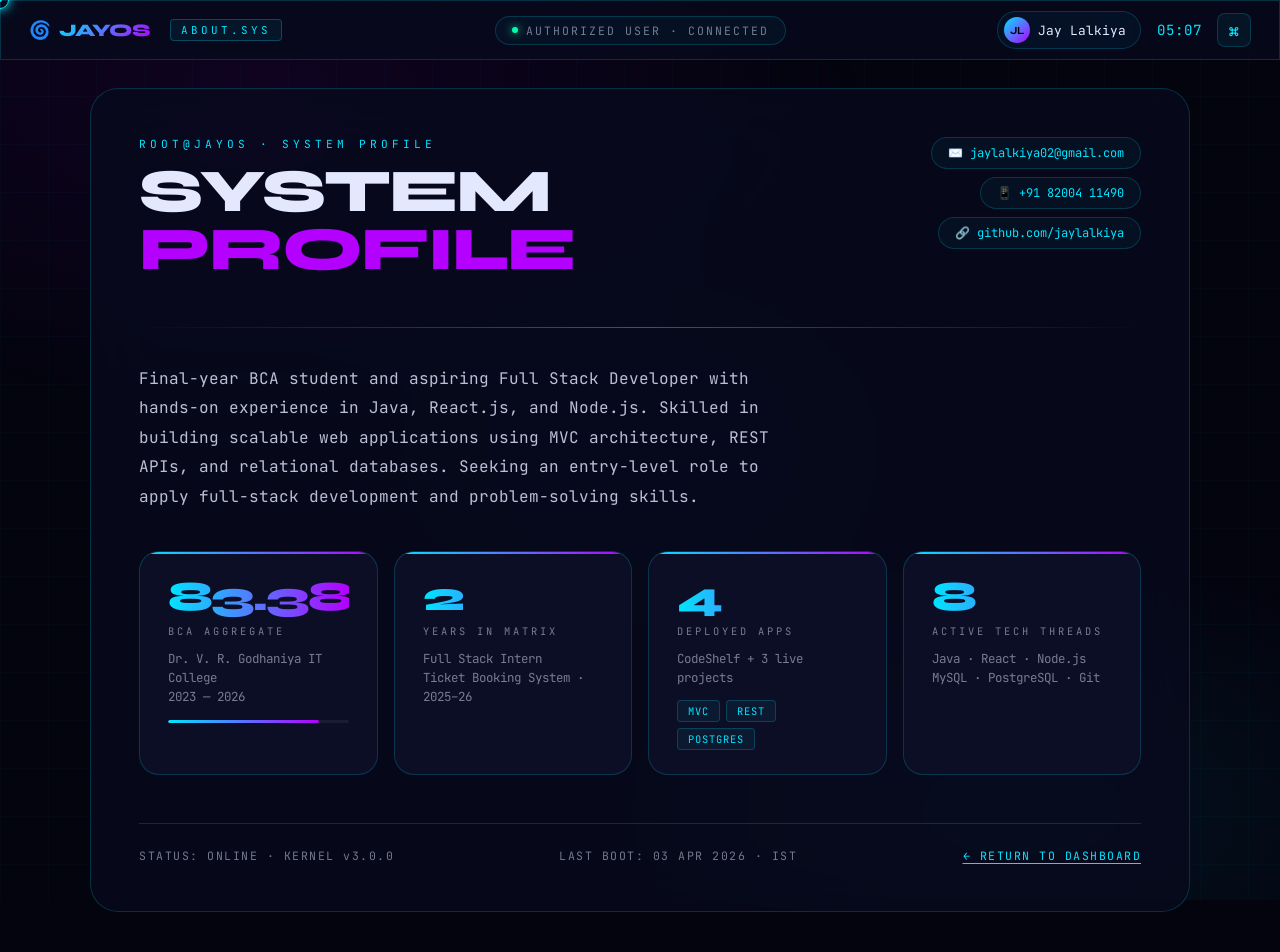
==== about.html @ 320313cc "Add files via upload" ====
<!DOCTYPE html>
<html lang="en">
<head>
  <meta charset="UTF-8">
  <meta name="viewport" content="width=device-width, initial-scale=1.0">
  <meta name="description" content="JayOS — ABOUT.SYS | Jay Lalkiya System Profile">
  <title>JayOS — ABOUT.SYS</title>
  <link rel="stylesheet" href="css/style.css">
</head>
<body class="os-body">

<div id="custom-cursor"></div>
<div id="cursor-dot"></div>

<!-- Header -->
<header class="os-header glass">
  <div class="hdr-left">
    <div class="logo-wrap">
      <span>🌀</span>
      <span class="logo-text-gradient">JAYOS</span>
    </div>
    <div class="module-badge">ABOUT.SYS</div>
  </div>
  <div class="hdr-center">
    <div class="status-chip">
      <span class="status-dot"></span>
      <span>AUTHORIZED USER · CONNECTED</span>
    </div>
  </div>
  <div class="hdr-right">
    <div class="user-chip glass">
      <span class="user-av">JL</span>
      <span>Jay Lalkiya</span>
    </div>
    <div id="live-clock">--:--</div>
    <button class="term-btn" onclick="toggleTerminal()" title="Terminal (/)">⌘</button>
  </div>
</header>

<!-- Main -->
<main class="page-main">
  <div class="panel glass fade-up">

    <!-- Hero row -->
    <div class="about-hero">
      <div>
        <div class="panel-eyebrow">ROOT@JAYOS · SYSTEM PROFILE</div>
        <h1 class="panel-title">SYSTEM<br><span class="accent">PROFILE</span></h1>
      </div>
      <div class="about-links">
        <a href="mailto:jaylalkiya02@gmail.com" class="link-pill">✉️ jaylalkiya02@gmail.com</a>
        <a href="tel:+918200411490" class="link-pill">📱 +91 82004 11490</a>
        <a href="https://github.com/jaylalkiya" target="_blank" class="link-pill">🔗 github.com/jaylalkiya</a>
      </div>
    </div>

    <div class="divider"></div>

    <!-- Bio -->
    <p class="bio">
      Final-year BCA student and aspiring Full Stack Developer with hands-on experience in Java, React.js,
      and Node.js. Skilled in building scalable web applications using MVC architecture, REST APIs, and
      relational databases. Seeking an entry-level role to apply full-stack development and problem-solving skills.
    </p>

    <!-- Stats -->
    <div class="stats-grid">

      <div class="stat-card">
        <div class="stat-num" id="stat-gpa">0%</div>
        <div class="stat-label">BCA AGGREGATE</div>
        <div class="stat-sub">Dr. V. R. Godhaniya IT College<br>2023 — 2026</div>
        <div class="mini-bar-wrap">
          <div class="mini-bar" id="bar-gpa"></div>
        </div>
      </div>

      <div class="stat-card">
        <div class="stat-num" id="stat-exp">0</div>
        <div class="stat-label">YEARS IN MATRIX</div>
        <div class="stat-sub">Full Stack Intern<br>Ticket Booking System · 2025–26</div>
      </div>

      <div class="stat-card">
        <div class="stat-num" id="stat-proj">0</div>
        <div class="stat-label">DEPLOYED APPS</div>
        <div class="stat-sub">CodeShelf + 3 live projects</div>
        <div class="tag-row">
          <span class="tag">MVC</span>
          <span class="tag">REST</span>
          <span class="tag">POSTGRES</span>
        </div>
      </div>

      <div class="stat-card">
        <div class="stat-num" id="stat-tech">0</div>
        <div class="stat-label">ACTIVE TECH THREADS</div>
        <div class="stat-sub">Java · React · Node.js<br>MySQL · PostgreSQL · Git</div>
      </div>

    </div>

    <!-- Footer -->
    <div class="panel-footer">
      <span>STATUS: ONLINE · KERNEL v3.0.0</span>
      <span>LAST BOOT: 03 APR 2026 · IST</span>
      <span class="back-link" onclick="window.location.href='index.html'">← RETURN TO DASHBOARD</span>
    </div>

  </div>
</main>

<!-- Terminal -->
<div id="global-terminal" class="terminal-window glass hidden">
  <div class="term-win-head">
    <span class="term-win-title">TERMINAL · root@JayOS</span>
    <button class="close-btn" onclick="toggleTerminal()">✕</button>
  </div>
  <div id="terminal-output" class="terminal-output"></div>
  <div class="terminal-input-line">
    <span class="prompt">&gt;</span>
    <input id="terminal-input" type="text" autocomplete="off" spellcheck="false" placeholder="type command...">
  </div>
</div>

<script src="js/script.js"></script>
<script>
  window.addEventListener('load', () => {
    initCommonFeatures();

    // Animate GPA counter
    let g = 0;
    const gEl = document.getElementById('stat-gpa');
    const gBar = document.getElementById('bar-gpa');
    const gTimer = setInterval(() => {
      g = Math.min(g + 1.4, 83.38);
      gEl.textContent = g.toFixed(2) + '%';
      if (g >= 83.38) {
        clearInterval(gTimer);
        setTimeout(() => { gBar.style.width = '83.38%'; }, 100);
      }
    }, 22);

    // Experience
    let e = 0;
    const eEl = document.getElementById('stat-exp');
    const eT = setInterval(() => { eEl.textContent = ++e; if (e >= 2) clearInterval(eT); }, 200);

    // Projects
    let p = 0;
    const pEl = document.getElementById('stat-proj');
    const pT = setInterval(() => { pEl.textContent = ++p; if (p >= 4) clearInterval(pT); }, 160);

    // Tech
    let t = 0;
    const tEl = document.getElementById('stat-tech');
    const tT = setInterval(() => { tEl.textContent = ++t; if (t >= 8) clearInterval(tT); }, 100);
  });
</script>
</body>
</html>
---- css/style.css ----
@import url('https://fonts.googleapis.com/css2?family=Syne:wght@400;500;600;700;800&family=JetBrains+Mono:wght@300;400;500;600&display=swap');

/* ═══════════════════════════════════════
   DESIGN TOKENS
═══════════════════════════════════════ */
:root {
  --blue:        #00e5ff;
  --purple:      #b400ff;
  --pink:        #ff0077;
  --green:       #00ffaa;
  --bg:          #04040f;
  --bg2:         #080818;
  --surface:     rgba(8, 10, 28, 0.82);
  --surface2:    rgba(14, 16, 40, 0.9);
  --border:      rgba(0, 229, 255, 0.18);
  --border-hot:  rgba(0, 229, 255, 0.45);
  --text:        #e4e8ff;
  --muted:       rgba(228, 232, 255, 0.5);
  --font-head:   'Syne', sans-serif;
  --font-mono:   'JetBrains Mono', monospace;
  --ease:        cubic-bezier(0.23, 1, 0.32, 1);
  --r-sm:        12px;
  --r-md:        20px;
  --r-lg:        28px;
}

/* ═══════════════════════════════════════
   RESET & BASE
═══════════════════════════════════════ */
*, *::before, *::after { margin:0; padding:0; box-sizing:border-box; }

html { font-size: 16px; }

.os-body {
  font-family: var(--font-mono);
  background: var(--bg);
  color: var(--text);
  min-height: 100vh;
  overflow-x: hidden;
  position: relative;
  cursor: none;
}

a { color: inherit; text-decoration: none; }
button { font-family: inherit; cursor: pointer; border: none; outline: none; }

/* ═══════════════════════════════════════
   ANIMATED BACKGROUND
═══════════════════════════════════════ */
.os-body::before {
  content: '';
  position: fixed;
  inset: 0;
  background:
    radial-gradient(ellipse 80% 60% at 20% 10%, rgba(180, 0, 255, 0.07) 0%, transparent 60%),
    radial-gradient(ellipse 60% 50% at 80% 90%, rgba(0, 229, 255, 0.07) 0%, transparent 60%),
    radial-gradient(ellipse 40% 40% at 50% 50%, rgba(0, 229, 255, 0.03) 0%, transparent 70%);
  pointer-events: none;
  z-index: 0;
}

.os-body::after {
  content: '';
  position: fixed;
  inset: 0;
  background-image:
    linear-gradient(rgba(0, 229, 255, 0.025) 1px, transparent 1px),
    linear-gradient(90deg, rgba(0, 229, 255, 0.025) 1px, transparent 1px);
  background-size: 48px 48px;
  animation: gridDrift 30s linear infinite;
  pointer-events: none;
  z-index: 0;
}

@keyframes gridDrift {
  from { background-position: 0 0; }
  to   { background-position: 48px 48px; }
}

/* ═══════════════════════════════════════
   CUSTOM CURSOR
═══════════════════════════════════════ */
#custom-cursor {
  position: fixed;
  width: 18px;
  height: 18px;
  border: 1.5px solid var(--blue);
  border-radius: 50%;
  pointer-events: none;
  z-index: 99999;
  transform: translate(-50%, -50%);
  transition: width 0.15s, height 0.15s, border-color 0.15s;
  box-shadow: 0 0 10px var(--blue), 0 0 20px rgba(0,229,255,0.3);
  display: none;
}

#cursor-dot {
  position: fixed;
  width: 4px;
  height: 4px;
  background: var(--blue);
  border-radius: 50%;
  pointer-events: none;
  z-index: 100000;
  transform: translate(-50%, -50%);
  transition: transform 0.08s;
  display: none;
}

@media (min-width: 1024px) {
  #custom-cursor, #cursor-dot { display: block; }
  body { cursor: none; }
  a, button { cursor: none; }
}

/* ═══════════════════════════════════════
   GLASS UTILITY
═══════════════════════════════════════ */
.glass {
  background: var(--surface);
  backdrop-filter: blur(32px) saturate(180%);
  -webkit-backdrop-filter: blur(32px) saturate(180%);
  border: 1px solid var(--border);
}

.glass-hot {
  background: var(--surface2);
  backdrop-filter: blur(40px) saturate(200%);
  border: 1px solid var(--border-hot);
}

/* ═══════════════════════════════════════
   BOOT SCREEN
═══════════════════════════════════════ */
#boot-screen {
  position: fixed;
  inset: 0;
  background: var(--bg);
  display: flex;
  align-items: center;
  justify-content: center;
  z-index: 10000;
  transition: opacity 1s var(--ease);
}

#boot-screen.fade-out {
  opacity: 0;
  pointer-events: none;
}

.boot-inner {
  text-align: center;
  width: 360px;
}

.boot-logo-ring {
  width: 100px;
  height: 100px;
  margin: 0 auto 28px;
  border-radius: 50%;
  border: 2px solid var(--border-hot);
  display: flex;
  align-items: center;
  justify-content: center;
  position: relative;
  box-shadow: 0 0 40px rgba(0,229,255,0.2), inset 0 0 20px rgba(0,229,255,0.05);
  animation: ringPulse 3s ease-in-out infinite;
}

.boot-logo-ring::before {
  content: '';
  position: absolute;
  inset: -8px;
  border-radius: 50%;
  border: 1px solid rgba(0,229,255,0.1);
  animation: ringPulse 3s ease-in-out infinite 0.5s;
}

@keyframes ringPulse {
  0%, 100% { box-shadow: 0 0 30px rgba(0,229,255,0.2), inset 0 0 20px rgba(0,229,255,0.05); }
  50% { box-shadow: 0 0 60px rgba(0,229,255,0.35), inset 0 0 30px rgba(0,229,255,0.1); }
}

.boot-symbol { font-size: 42px; animation: spin 20s linear infinite; }
@keyframes spin { to { transform: rotate(360deg); } }

.boot-wordmark {
  font-family: var(--font-head);
  font-size: 3.6rem;
  font-weight: 800;
  letter-spacing: -2px;
  line-height: 1;
  margin-bottom: 4px;
}

.boot-wordmark span { color: var(--purple); }

.boot-tagline {
  font-size: 0.7rem;
  letter-spacing: 6px;
  color: var(--blue);
  opacity: 0.7;
  margin-bottom: 40px;
}

.boot-log {
  background: rgba(0,0,0,0.5);
  border: 1px solid var(--border);
  border-radius: var(--r-sm);
  padding: 16px 20px;
  text-align: left;
  margin-bottom: 24px;
  min-height: 108px;
}

.boot-line {
  font-size: 0.78rem;
  color: var(--blue);
  line-height: 1.8;
  opacity: 0;
  transform: translateY(4px);
  transition: opacity 0.3s, transform 0.3s;
}

.boot-line.show { opacity: 1; transform: none; }
.boot-line .ok { color: var(--green); }

.boot-track {
  height: 3px;
  background: rgba(255,255,255,0.06);
  border-radius: 9999px;
  overflow: hidden;
}

.boot-fill {
  height: 100%;
  width: 0;
  background: linear-gradient(90deg, var(--blue), var(--purple));
  border-radius: 9999px;
  box-shadow: 0 0 12px var(--blue);
  transition: width 2.8s var(--ease);
}

/* ═══════════════════════════════════════
   OS HEADER
═══════════════════════════════════════ */
.os-header {
  position: fixed;
  top: 0; left: 0; right: 0;
  height: 60px;
  display: flex;
  align-items: center;
  padding: 0 28px;
  z-index: 500;
  border-bottom: 1px solid var(--border);
  gap: 0;
}

.hdr-left {
  display: flex;
  align-items: center;
  gap: 20px;
  flex: 1;
}

.hdr-center {
  display: flex;
  align-items: center;
  justify-content: center;
}

.hdr-right {
  display: flex;
  align-items: center;
  gap: 12px;
  flex: 1;
  justify-content: flex-end;
}

.logo-wrap {
  display: flex;
  align-items: center;
  gap: 8px;
  font-family: var(--font-head);
  font-weight: 800;
  font-size: 1.1rem;
  letter-spacing: -0.5px;
}

.logo-text-gradient {
  background: linear-gradient(135deg, var(--blue) 0%, var(--purple) 100%);
  -webkit-background-clip: text;
  background-clip: text;
  color: transparent;
}

.module-badge {
  font-size: 0.68rem;
  letter-spacing: 3px;
  color: var(--blue);
  padding: 3px 10px;
  border: 1px solid rgba(0,229,255,0.25);
  border-radius: 4px;
  background: rgba(0,229,255,0.06);
}

.status-chip {
  display: flex;
  align-items: center;
  gap: 8px;
  font-size: 0.72rem;
  letter-spacing: 2px;
  color: var(--muted);
  padding: 6px 16px;
  border: 1px solid var(--border);
  border-radius: 9999px;
  background: rgba(0,229,255,0.04);
}

.status-dot {
  width: 6px;
  height: 6px;
  border-radius: 50%;
  background: var(--green);
  box-shadow: 0 0 8px var(--green);
  animation: blip 2s ease-in-out infinite;
}

@keyframes blip {
  0%, 100% { opacity: 1; }
  50% { opacity: 0.4; }
}

.user-chip {
  display: flex;
  align-items: center;
  gap: 8px;
  padding: 5px 14px 5px 6px;
  border-radius: 9999px;
  border: 1px solid var(--border);
  background: rgba(0,229,255,0.04);
  font-size: 0.8rem;
}

.user-av {
  width: 26px;
  height: 26px;
  border-radius: 50%;
  background: linear-gradient(135deg, var(--blue), var(--purple));
  display: flex;
  align-items: center;
  justify-content: center;
  font-size: 0.68rem;
  font-weight: 700;
  font-family: var(--font-head);
  color: #000;
}

#live-clock {
  font-size: 0.88rem;
  letter-spacing: 1px;
  color: var(--blue);
  min-width: 52px;
  text-align: center;
}

.term-btn {
  width: 34px;
  height: 34px;
  display: flex;
  align-items: center;
  justify-content: center;
  border-radius: 8px;
  border: 1px solid var(--border);
  background: rgba(0,229,255,0.06);
  font-size: 1rem;
  color: var(--blue);
  transition: all 0.2s;
}

.term-btn:hover {
  background: rgba(0,229,255,0.14);
  border-color: var(--border-hot);
}

/* ═══════════════════════════════════════
   MAIN LAYOUT
═══════════════════════════════════════ */
.page-main {
  position: relative;
  z-index: 2;
  padding: 88px 28px 40px;
  min-height: 100vh;
}

/* ═══════════════════════════════════════
   DASHBOARD GRID (index.html)
═══════════════════════════════════════ */
#dashboard {
  position: relative;
  z-index: 2;
}

.dash-grid {
  padding: 88px 28px 40px;
  display: grid;
  grid-template-columns: repeat(auto-fit, minmax(300px, 1fr));
  gap: 20px;
  min-height: 100vh;
}

.module-card {
  position: relative;
  border-radius: var(--r-lg);
  padding: 36px 32px;
  text-decoration: none;
  color: var(--text);
  overflow: hidden;
  transition: transform 0.35s var(--ease), box-shadow 0.35s var(--ease);
  display: flex;
  flex-direction: column;
}

.module-card::before {
  content: '';
  position: absolute;
  inset: 0;
  background: linear-gradient(135deg, rgba(0,229,255,0.04) 0%, rgba(180,0,255,0.04) 100%);
  opacity: 0;
  transition: opacity 0.35s;
}

.module-card:hover {
  transform: translateY(-8px) scale(1.015);
  box-shadow: 0 24px 60px -16px rgba(0,229,255,0.2), 0 0 0 1px var(--border-hot);
}

.module-card:hover::before { opacity: 1; }

.card-icon {
  font-size: 48px;
  margin-bottom: 20px;
  display: block;
  transition: transform 0.3s var(--ease);
}

.module-card:hover .card-icon { transform: scale(1.1) rotate(-4deg); }

.card-title {
  font-family: var(--font-head);
  font-size: 1.3rem;
  font-weight: 700;
  letter-spacing: -0.3px;
  margin-bottom: 8px;
}

.card-desc {
  font-size: 0.78rem;
  color: var(--muted);
  letter-spacing: 0.5px;
  line-height: 1.6;
  flex: 1;
}

.open-btn {
  margin-top: 28px;
  display: inline-block;
  font-size: 0.7rem;
  letter-spacing: 3px;
  color: var(--blue);
  border: 1px solid rgba(0,229,255,0.3);
  padding: 8px 20px;
  border-radius: 9999px;
  background: rgba(0,229,255,0.06);
  align-self: flex-start;
  transition: all 0.2s;
}

.module-card:hover .open-btn {
  background: rgba(0,229,255,0.14);
  border-color: var(--blue);
}

/* ═══════════════════════════════════════
   SECTION PANEL (inner pages)
═══════════════════════════════════════ */
.panel {
  max-width: 1100px;
  margin: 0 auto;
  border-radius: var(--r-lg);
  padding: 48px;
}

.panel-title {
  font-family: var(--font-head);
  font-size: clamp(2.4rem, 5vw, 3.8rem);
  font-weight: 800;
  letter-spacing: -2px;
  line-height: 0.95;
  margin-bottom: 8px;
}

.panel-title .accent { color: var(--purple); }

.panel-eyebrow {
  font-size: 0.7rem;
  letter-spacing: 4px;
  color: var(--blue);
  margin-bottom: 12px;
}

.divider {
  height: 1px;
  background: linear-gradient(90deg, transparent, var(--border-hot), transparent);
  margin: 36px 0;
}

/* ═══════════════════════════════════════
   ABOUT PAGE
═══════════════════════════════════════ */
.about-hero {
  display: grid;
  grid-template-columns: 1fr auto;
  gap: 32px;
  align-items: start;
  margin-bottom: 40px;
}

.about-links {
  display: flex;
  flex-direction: column;
  gap: 8px;
  align-items: flex-end;
}

.link-pill {
  display: flex;
  align-items: center;
  gap: 8px;
  padding: 7px 16px;
  border: 1px solid var(--border);
  border-radius: 9999px;
  font-size: 0.75rem;
  color: var(--blue);
  background: rgba(0,229,255,0.04);
  transition: all 0.2s;
  white-space: nowrap;
}

.link-pill:hover {
  background: rgba(0,229,255,0.12);
  border-color: var(--border-hot);
}

.bio {
  font-family: var(--font-mono);
  font-size: 1rem;
  line-height: 1.85;
  color: rgba(228,232,255,0.82);
  max-width: 640px;
  margin-bottom: 40px;
}

.stats-grid {
  display: grid;
  grid-template-columns: repeat(auto-fit, minmax(220px, 1fr));
  gap: 16px;
}

.stat-card {
  background: var(--surface2);
  border: 1px solid var(--border);
  border-radius: var(--r-md);
  padding: 24px 28px;
  position: relative;
  overflow: hidden;
  transition: all 0.3s var(--ease);
}

.stat-card::after {
  content: '';
  position: absolute;
  top: 0; left: 0; right: 0;
  height: 2px;
  background: linear-gradient(90deg, var(--blue), var(--purple));
}

.stat-card:hover {
  transform: translateY(-4px);
  border-color: var(--border-hot);
  box-shadow: 0 12px 40px -12px rgba(0,229,255,0.15);
}

.stat-num {
  font-family: var(--font-head);
  font-size: 2.6rem;
  font-weight: 800;
  letter-spacing: -2px;
  background: linear-gradient(90deg, var(--blue), var(--purple));
  -webkit-background-clip: text;
  background-clip: text;
  color: transparent;
  line-height: 1;
  margin-bottom: 6px;
}

.stat-label {
  font-size: 0.65rem;
  letter-spacing: 3px;
  color: var(--muted);
  text-transform: uppercase;
}

.stat-sub {
  font-size: 0.78rem;
  color: var(--muted);
  margin-top: 12px;
  line-height: 1.5;
}

.tag-row {
  display: flex;
  flex-wrap: wrap;
  gap: 6px;
  margin-top: 12px;
}

.tag {
  font-size: 0.65rem;
  letter-spacing: 1px;
  padding: 3px 10px;
  border: 1px solid rgba(0,229,255,0.2);
  border-radius: 4px;
  color: var(--blue);
  background: rgba(0,229,255,0.05);
}

/* Progress bar in stat-card */
.mini-bar-wrap {
  margin-top: 14px;
  height: 3px;
  background: rgba(255,255,255,0.06);
  border-radius: 9999px;
  overflow: hidden;
}

.mini-bar {
  height: 100%;
  background: linear-gradient(90deg, var(--blue), var(--purple));
  border-radius: 9999px;
  width: 0;
  transition: width 1.6s var(--ease);
}

/* ═══════════════════════════════════════
   SKILLS PAGE
═══════════════════════════════════════ */
.skills-grid {
  display: grid;
  grid-template-columns: repeat(auto-fit, minmax(380px, 1fr));
  gap: 20px;
}

.skill-card {
  background: var(--surface2);
  border: 1px solid var(--border);
  border-radius: var(--r-md);
  padding: 28px 32px;
  position: relative;
  overflow: hidden;
}

.skill-card-label {
  font-size: 0.65rem;
  letter-spacing: 4px;
  color: var(--purple);
  margin-bottom: 20px;
}

.skill-row {
  margin-bottom: 20px;
}

.skill-row:last-child { margin-bottom: 0; }

.skill-meta {
  display: flex;
  justify-content: space-between;
  align-items: center;
  margin-bottom: 8px;
}

.skill-name {
  font-size: 0.85rem;
  color: var(--text);
  letter-spacing: 0.3px;
}

.skill-pct {
  font-size: 0.75rem;
  color: var(--blue);
  font-weight: 600;
}

.skill-bar-wrap {
  height: 6px;
  background: rgba(255,255,255,0.05);
  border-radius: 9999px;
  overflow: hidden;
}

.skill-bar {
  height: 100%;
  background: linear-gradient(90deg, var(--blue), var(--purple));
  border-radius: 9999px;
  width: 0;
  box-shadow: 0 0 8px var(--blue);
  transition: width 1.6s var(--ease);
  position: relative;
}

.skill-bar::after {
  content: '';
  position: absolute;
  right: 0; top: 0; bottom: 0;
  width: 4px;
  background: rgba(255,255,255,0.4);
  border-radius: 9999px;
}

/* ═══════════════════════════════════════
   PROJECTS PAGE
═══════════════════════════════════════ */
.projects-grid {
  display: grid;
  grid-template-columns: repeat(auto-fit, minmax(280px, 1fr));
  gap: 20px;
}

.project-card {
  background: var(--surface2);
  border: 1px solid var(--border);
  border-radius: var(--r-md);
  padding: 28px 24px;
  cursor: pointer;
  transition: all 0.35s var(--ease);
  position: relative;
  overflow: hidden;
  display: flex;
  flex-direction: column;
}

.project-card::before {
  content: '';
  position: absolute;
  inset: 0;
  background: radial-gradient(circle at 50% 0%, rgba(0,229,255,0.07), transparent 70%);
  opacity: 0;
  transition: opacity 0.35s;
}

.project-card:hover {
  transform: translateY(-6px);
  border-color: var(--border-hot);
  box-shadow: 0 20px 50px -16px rgba(0,229,255,0.2);
}

.project-card:hover::before { opacity: 1; }

.proj-icon {
  font-size: 44px;
  margin-bottom: 16px;
  transition: transform 0.3s var(--ease);
}

.project-card:hover .proj-icon { transform: scale(1.12) rotate(-6deg); }

.proj-title {
  font-family: var(--font-head);
  font-size: 1.25rem;
  font-weight: 700;
  margin-bottom: 6px;
  letter-spacing: -0.3px;
}

.proj-stack {
  font-size: 0.68rem;
  letter-spacing: 1.5px;
  color: var(--blue);
  margin-bottom: 12px;
}

.proj-desc {
  font-size: 0.82rem;
  color: var(--muted);
  line-height: 1.65;
  flex: 1;
}

.proj-footer {
  display: flex;
  justify-content: space-between;
  align-items: center;
  margin-top: 20px;
  padding-top: 16px;
  border-top: 1px solid var(--border);
}

.launch-btn {
  font-size: 0.65rem;
  letter-spacing: 2px;
  padding: 7px 18px;
  border-radius: 9999px;
  background: rgba(0,229,255,0.08);
  border: 1px solid rgba(0,229,255,0.3);
  color: var(--blue);
  transition: all 0.2s;
}

.project-card:hover .launch-btn {
  background: rgba(0,229,255,0.18);
  border-color: var(--blue);
}

.proj-year {
  font-size: 0.68rem;
  color: var(--green);
  letter-spacing: 1px;
}

/* Project Modal */
.proj-modal-overlay {
  position: fixed;
  inset: 0;
  background: rgba(4,4,15,0.85);
  backdrop-filter: blur(8px);
  z-index: 9000;
  display: flex;
  align-items: center;
  justify-content: center;
  opacity: 0;
  pointer-events: none;
  transition: opacity 0.3s;
}

.proj-modal-overlay.open {
  opacity: 1;
  pointer-events: all;
}

.proj-modal {
  background: var(--bg2);
  border: 1px solid var(--border-hot);
  border-radius: var(--r-lg);
  width: 92%;
  max-width: 700px;
  max-height: 80vh;
  overflow-y: auto;
  box-shadow: 0 0 80px -20px var(--blue), 0 0 120px -40px var(--purple);
  transform: translateY(20px) scale(0.97);
  transition: transform 0.3s var(--ease);
}

.proj-modal-overlay.open .proj-modal {
  transform: none;
}

.modal-head {
  padding: 20px 28px;
  border-bottom: 1px solid var(--border);
  display: flex;
  align-items: center;
  justify-content: space-between;
}

.modal-title {
  font-family: var(--font-head);
  font-size: 1.1rem;
  font-weight: 700;
}

.modal-close {
  width: 30px;
  height: 30px;
  border-radius: 8px;
  display: flex;
  align-items: center;
  justify-content: center;
  background: rgba(255,0,119,0.1);
  border: 1px solid rgba(255,0,119,0.2);
  color: var(--pink);
  font-size: 0.9rem;
  transition: all 0.2s;
}

.modal-close:hover { background: rgba(255,0,119,0.2); transform: rotate(90deg); }

.modal-body {
  padding: 32px 28px;
  font-size: 0.9rem;
  line-height: 1.75;
  color: rgba(228,232,255,0.85);
}

.modal-body ul {
  padding-left: 20px;
  margin: 16px 0;
}

.modal-body li { margin-bottom: 8px; }

.modal-link {
  display: inline-flex;
  align-items: center;
  gap: 8px;
  padding: 10px 24px;
  border: 1px solid var(--border-hot);
  border-radius: 9999px;
  color: var(--blue);
  font-size: 0.78rem;
  letter-spacing: 1px;
  background: rgba(0,229,255,0.06);
  margin-top: 20px;
  transition: all 0.2s;
}

.modal-link:hover { background: rgba(0,229,255,0.14); }

.modal-status {
  margin-top: 20px;
  font-size: 0.75rem;
  color: var(--muted);
}

.modal-status .live { color: var(--green); }

/* ═══════════════════════════════════════
   EXPERIENCE / TIMELINE
═══════════════════════════════════════ */
.timeline {
  position: relative;
  padding-left: 52px;
}

.timeline::before {
  content: '';
  position: absolute;
  left: 20px;
  top: 12px;
  bottom: 12px;
  width: 2px;
  background: linear-gradient(to bottom, transparent, var(--blue) 20%, var(--purple) 80%, transparent);
  box-shadow: 0 0 12px var(--blue);
}

.timeline-entry {
  position: relative;
  background: var(--surface2);
  border: 1px solid var(--border);
  border-radius: var(--r-md);
  padding: 24px 28px;
  margin-bottom: 20px;
  transition: all 0.35s var(--ease);
  opacity: 0;
  transform: translateY(16px);
}

.timeline-entry.visible {
  opacity: 1;
  transform: none;
}

.timeline-entry::before {
  content: '';
  position: absolute;
  left: -42px;
  top: 26px;
  width: 14px;
  height: 14px;
  border-radius: 50%;
  background: var(--bg2);
  border: 2px solid var(--purple);
  box-shadow: 0 0 12px var(--purple);
  z-index: 2;
}

.timeline-entry.highlight {
  border-color: rgba(180,0,255,0.35);
  box-shadow: 0 0 30px -12px var(--purple);
}

.timeline-entry:hover {
  transform: translateX(8px);
  border-color: var(--border-hot);
}

.entry-date {
  font-size: 0.7rem;
  letter-spacing: 2px;
  color: var(--blue);
  margin-bottom: 8px;
}

.entry-badge {
  display: inline-block;
  font-size: 0.6rem;
  letter-spacing: 2px;
  padding: 3px 10px;
  border-radius: 4px;
  background: rgba(180,0,255,0.12);
  color: var(--purple);
  border: 1px solid rgba(180,0,255,0.25);
  margin-bottom: 10px;
}

.entry-title {
  font-family: var(--font-head);
  font-size: 1.1rem;
  font-weight: 700;
  margin-bottom: 8px;
}

.entry-desc {
  font-size: 0.85rem;
  color: var(--muted);
  line-height: 1.65;
}

.entry-tech {
  margin-top: 14px;
  display: flex;
  flex-wrap: wrap;
  gap: 6px;
}

/* ═══════════════════════════════════════
   CONTACT PAGE
═══════════════════════════════════════ */
.contact-wrap {
  display: grid;
  grid-template-columns: 1fr 1.2fr;
  gap: 32px;
  align-items: start;
}

@media (max-width: 800px) {
  .contact-wrap { grid-template-columns: 1fr; }
}

.contact-info-col { display: flex; flex-direction: column; gap: 16px; }

.contact-block {
  background: var(--surface2);
  border: 1px solid var(--border);
  border-radius: var(--r-md);
  padding: 20px 24px;
  display: flex;
  align-items: center;
  gap: 16px;
  text-decoration: none;
  color: var(--text);
  transition: all 0.2s;
}

.contact-block:hover {
  border-color: var(--border-hot);
  background: rgba(0,229,255,0.06);
  transform: translateX(6px);
}

.contact-block-icon {
  font-size: 1.6rem;
  width: 44px;
  height: 44px;
  display: flex;
  align-items: center;
  justify-content: center;
  background: rgba(0,229,255,0.06);
  border: 1px solid var(--border);
  border-radius: 12px;
  flex-shrink: 0;
}

.contact-block-label {
  font-size: 0.62rem;
  letter-spacing: 2px;
  color: var(--muted);
  margin-bottom: 3px;
}

.contact-block-value {
  font-size: 0.85rem;
  color: var(--blue);
}

/* Terminal Form */
.term-form {
  background: rgba(2, 4, 18, 0.95);
  border: 1px solid var(--border-hot);
  border-radius: var(--r-md);
  overflow: hidden;
  box-shadow: 0 0 60px -20px var(--purple);
}

.term-form-bar {
  background: rgba(0,0,0,0.5);
  padding: 12px 20px;
  border-bottom: 1px solid var(--border);
  display: flex;
  align-items: center;
  gap: 8px;
}

.dot { width: 10px; height: 10px; border-radius: 50%; }
.dot-r { background: #ff5f57; }
.dot-y { background: #febc2e; }
.dot-g { background: #28c840; }

.term-form-title {
  font-size: 0.72rem;
  letter-spacing: 2px;
  color: var(--muted);
  margin-left: 8px;
}

.term-form-body { padding: 24px; }

.form-row {
  display: flex;
  align-items: flex-start;
  gap: 12px;
  margin-bottom: 20px;
}

.form-prompt {
  font-size: 0.9rem;
  color: var(--purple);
  padding-top: 11px;
  flex-shrink: 0;
}

.form-input {
  flex: 1;
  background: transparent;
  border: none;
  border-bottom: 1px dashed rgba(0,229,255,0.2);
  outline: none;
  color: #fff;
  font-family: var(--font-mono);
  font-size: 0.9rem;
  padding: 10px 0;
  transition: border-color 0.2s;
}

.form-input:focus { border-bottom-color: var(--blue); }

.form-input::placeholder { color: var(--muted); opacity: 1; }

textarea.form-input {
  min-height: 100px;
  resize: vertical;
}

.send-btn {
  width: 100%;
  padding: 15px;
  background: linear-gradient(90deg, var(--blue), var(--purple));
  color: #000;
  font-family: var(--font-head);
  font-weight: 700;
  font-size: 0.9rem;
  letter-spacing: 4px;
  border-radius: 9999px;
  border: none;
  cursor: none;
  box-shadow: 0 0 30px rgba(0,229,255,0.25);
  transition: all 0.25s;
}

.send-btn:hover {
  transform: scale(1.02);
  box-shadow: 0 0 50px rgba(0,229,255,0.4);
}

.success-box {
  display: none;
  text-align: center;
  padding: 48px 24px;
  color: var(--green);
}

.success-box h3 {
  font-family: var(--font-head);
  font-size: 1.6rem;
  margin: 16px 0 8px;
}

.success-box p { font-size: 0.85rem; color: var(--muted); }

.reset-btn {
  margin-top: 24px;
  padding: 10px 28px;
  border: 1px solid var(--green);
  border-radius: 9999px;
  background: transparent;
  color: var(--green);
  font-family: var(--font-mono);
  font-size: 0.78rem;
  cursor: none;
  transition: all 0.2s;
}

.reset-btn:hover { background: rgba(0,255,170,0.08); }

/* ═══════════════════════════════════════
   TERMINAL OVERLAY
═══════════════════════════════════════ */
.terminal-window {
  position: fixed;
  bottom: 28px;
  right: 28px;
  width: 440px;
  height: 340px;
  border-radius: var(--r-md);
  overflow: hidden;
  z-index: 9999;
  display: flex;
  flex-direction: column;
  box-shadow: 0 0 60px -20px var(--purple);
}

.term-win-head {
  background: rgba(0,0,0,0.7);
  padding: 10px 18px;
  display: flex;
  justify-content: space-between;
  align-items: center;
  border-bottom: 1px solid var(--border);
  flex-shrink: 0;
}

.term-win-title { font-size: 0.72rem; letter-spacing: 2px; color: var(--muted); }

.close-btn {
  background: none;
  border: none;
  color: var(--pink);
  font-size: 0.9rem;
  cursor: none;
  transition: transform 0.2s;
}

.close-btn:hover { transform: rotate(90deg); }

.terminal-output {
  flex: 1;
  padding: 16px 20px;
  background: rgba(2,4,18,0.95);
  font-size: 0.82rem;
  line-height: 1.65;
  overflow-y: auto;
  color: var(--blue);
}

.terminal-input-line {
  background: rgba(2,4,18,0.98);
  border-top: 1px solid var(--border);
  padding: 10px 18px;
  display: flex;
  align-items: center;
  gap: 10px;
  flex-shrink: 0;
}

.prompt { color: var(--purple); font-size: 0.85rem; }

.terminal-input-line input {
  flex: 1;
  background: transparent;
  border: none;
  outline: none;
  color: #fff;
  font-family: var(--font-mono);
  font-size: 0.82rem;
  cursor: none;
}

/* ═══════════════════════════════════════
   FOOTER BAR
═══════════════════════════════════════ */
.panel-footer {
  margin-top: 48px;
  padding-top: 24px;
  border-top: 1px solid var(--border);
  display: flex;
  justify-content: space-between;
  align-items: center;
  font-size: 0.72rem;
  letter-spacing: 1.5px;
  color: var(--muted);
  flex-wrap: wrap;
  gap: 12px;
}

.back-link {
  color: var(--blue);
  cursor: pointer;
  transition: color 0.2s;
  text-decoration: underline;
  text-underline-offset: 3px;
}

.back-link:hover { color: #fff; }

/* ═══════════════════════════════════════
   UTILITIES
═══════════════════════════════════════ */
.hidden { display: none !important; }

.neon-blue { color: var(--blue); }
.neon-purple { color: var(--purple); }
.neon-green { color: var(--green); }

/* ═══════════════════════════════════════
   ANIMATIONS
═══════════════════════════════════════ */
@keyframes fadeSlideUp {
  from { opacity: 0; transform: translateY(20px); }
  to   { opacity: 1; transform: none; }
}

.fade-up {
  animation: fadeSlideUp 0.6s var(--ease) both;
}

/* ═══════════════════════════════════════
   SCROLLBAR
═══════════════════════════════════════ */
::-webkit-scrollbar { width: 4px; }
::-webkit-scrollbar-track { background: transparent; }
::-webkit-scrollbar-thumb { background: rgba(0,229,255,0.2); border-radius: 9999px; }
::-webkit-scrollbar-thumb:hover { background: rgba(0,229,255,0.4); }

/* ═══════════════════════════════════════
   RESPONSIVE
═══════════════════════════════════════ */
@media (max-width: 768px) {
  .panel { padding: 28px 20px; }
  .about-hero { grid-template-columns: 1fr; }
  .about-links { flex-direction: row; flex-wrap: wrap; align-items: flex-start; }
  .terminal-window { width: 94vw; right: 3vw; bottom: 3vw; }
  .stats-grid { grid-template-columns: 1fr 1fr; }
  .skills-grid { grid-template-columns: 1fr; }
  .hdr-center { display: none; }
  .os-header { padding: 0 16px; }
  .dash-grid { padding: 80px 16px 32px; }
  .page-main { padding: 80px 16px 32px; }
}

@media (max-width: 480px) {
  .stats-grid { grid-template-columns: 1fr; }
  .projects-grid { grid-template-columns: 1fr; }
}
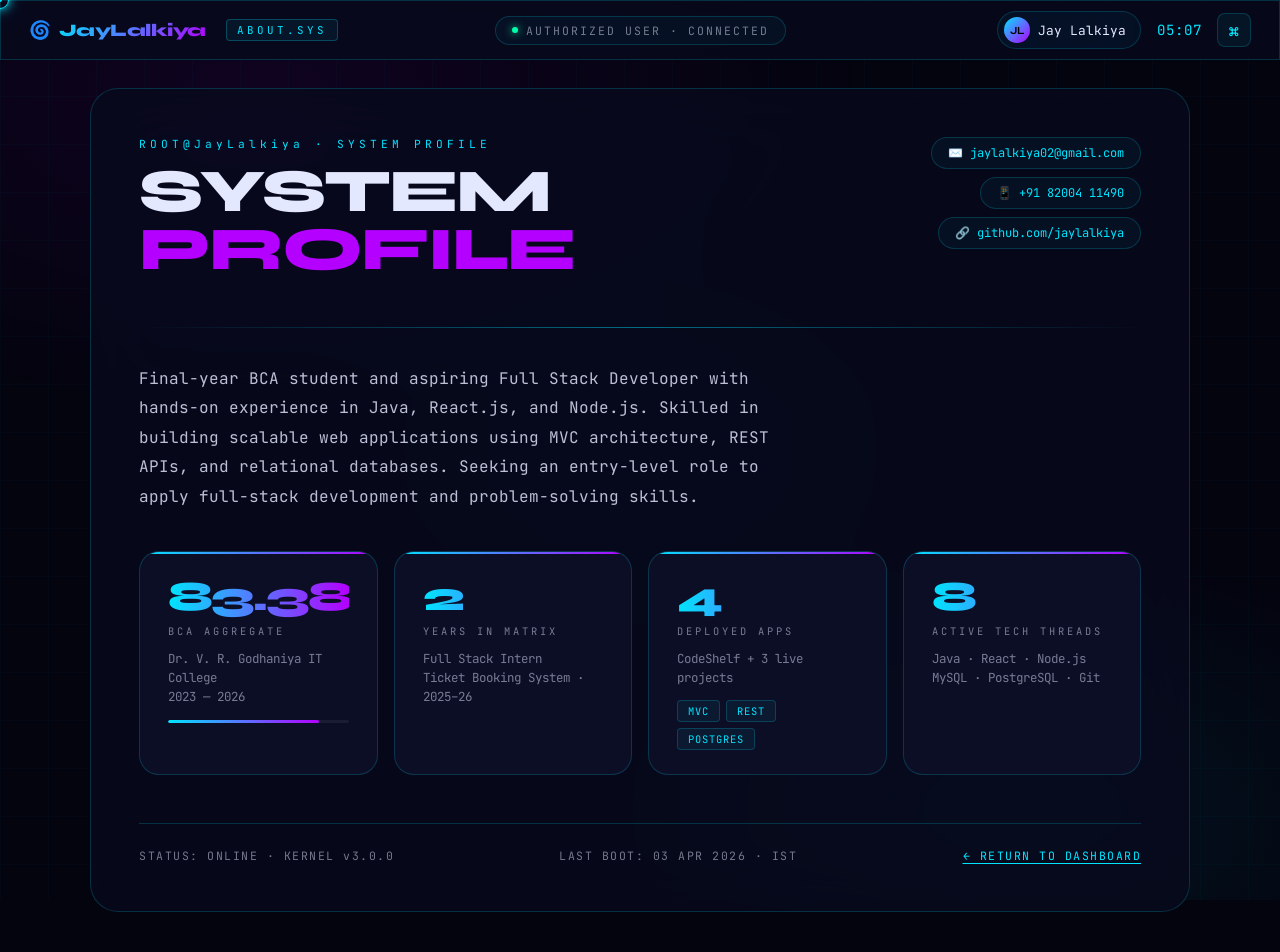
==== commit b1e8247c: "Add files via upload" ====
--- a/about.html
+++ b/about.html
@@ -3,8 +3,8 @@
 <head>
   <meta charset="UTF-8">
   <meta name="viewport" content="width=device-width, initial-scale=1.0">
-  <meta name="description" content="JayOS — ABOUT.SYS | Jay Lalkiya System Profile">
-  <title>JayOS — ABOUT.SYS</title>
+  <meta name="description" content="JayLalkiya — ABOUT.SYS | Jay Lalkiya System Profile">
+  <title>JayLalkiya — ABOUT.SYS</title>
   <link rel="stylesheet" href="css/style.css">
 </head>
 <body class="os-body">
@@ -17,7 +17,7 @@
   <div class="hdr-left">
     <div class="logo-wrap">
       <span>🌀</span>
-      <span class="logo-text-gradient">JAYOS</span>
+      <span class="logo-text-gradient">JayLalkiya</span>
     </div>
     <div class="module-badge">ABOUT.SYS</div>
   </div>
@@ -44,7 +44,7 @@
     <!-- Hero row -->
     <div class="about-hero">
       <div>
-        <div class="panel-eyebrow">ROOT@JAYOS · SYSTEM PROFILE</div>
+        <div class="panel-eyebrow">ROOT@JayLalkiya · SYSTEM PROFILE</div>
         <h1 class="panel-title">SYSTEM<br><span class="accent">PROFILE</span></h1>
       </div>
       <div class="about-links">
@@ -113,7 +113,7 @@
 <!-- Terminal -->
 <div id="global-terminal" class="terminal-window glass hidden">
   <div class="term-win-head">
-    <span class="term-win-title">TERMINAL · root@JayOS</span>
+    <span class="term-win-title">TERMINAL · root@JayLalkiya</span>
     <button class="close-btn" onclick="toggleTerminal()">✕</button>
   </div>
   <div id="terminal-output" class="terminal-output"></div>
